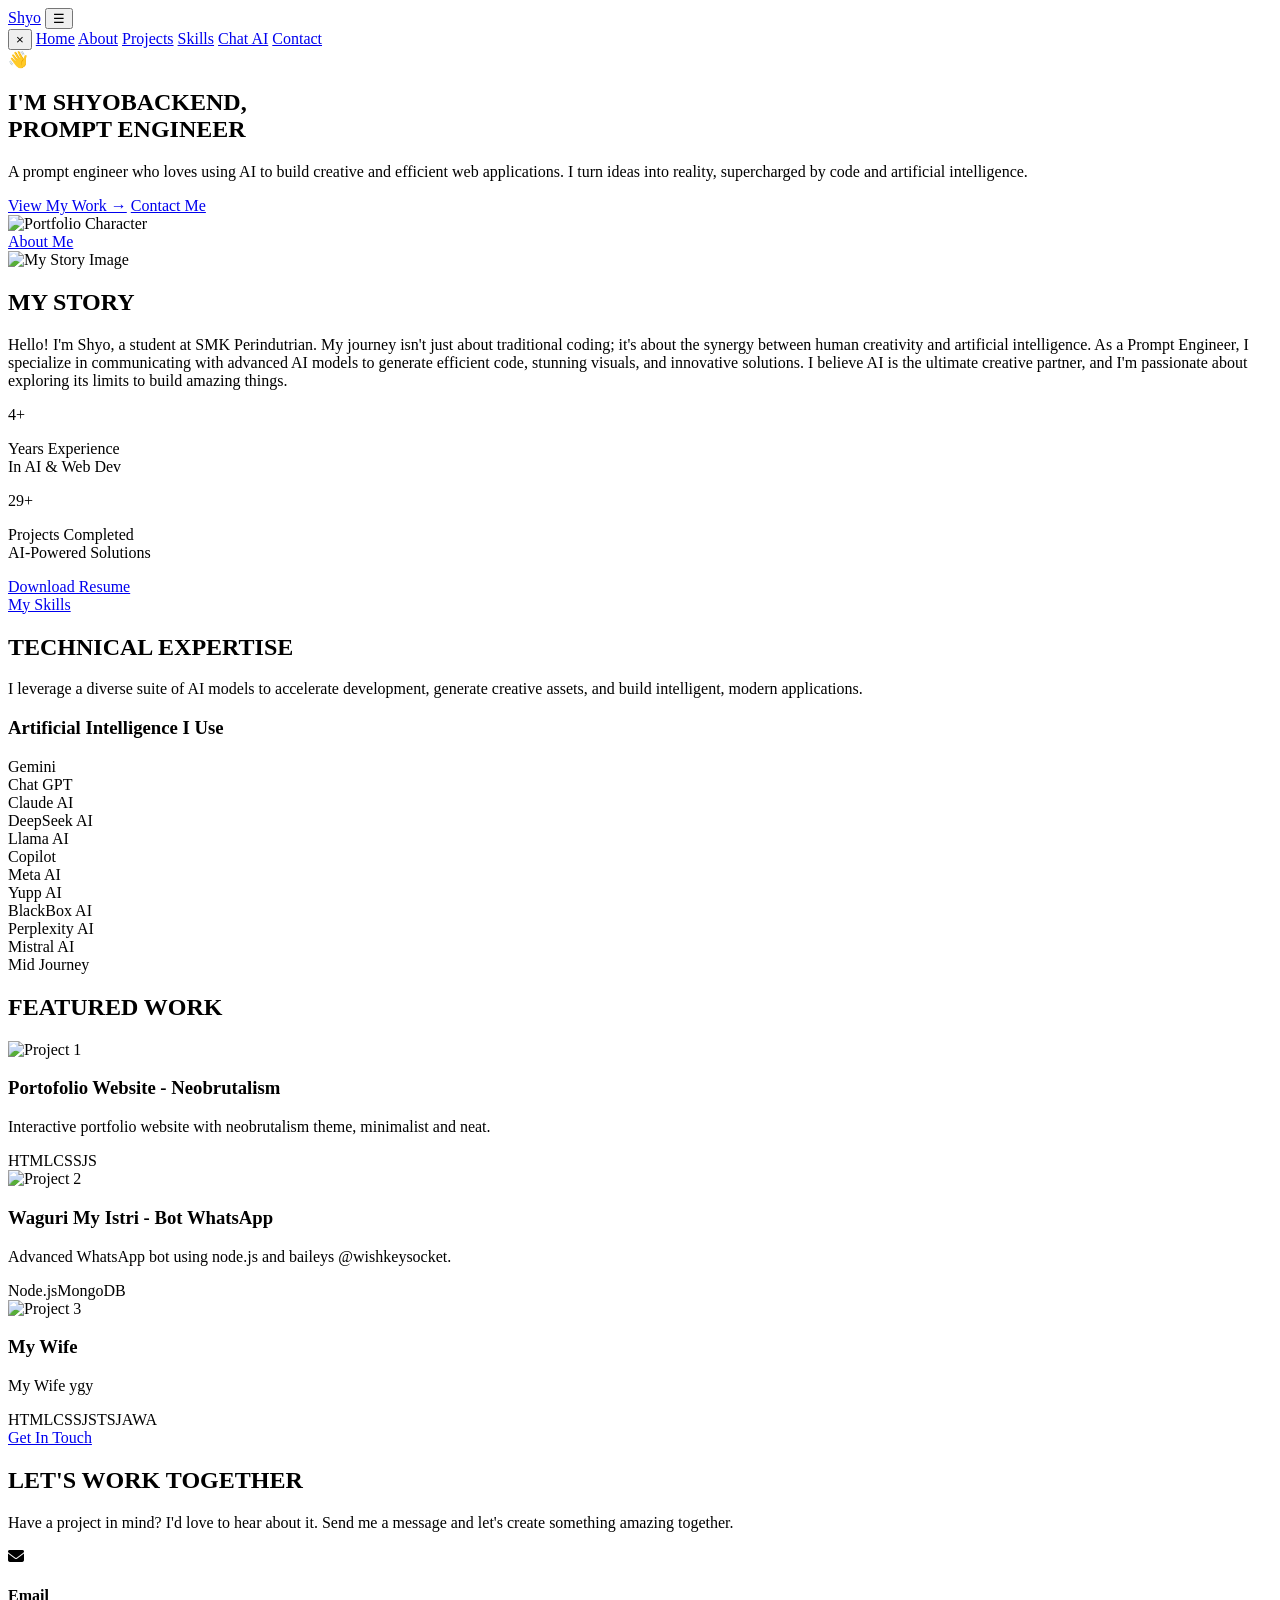
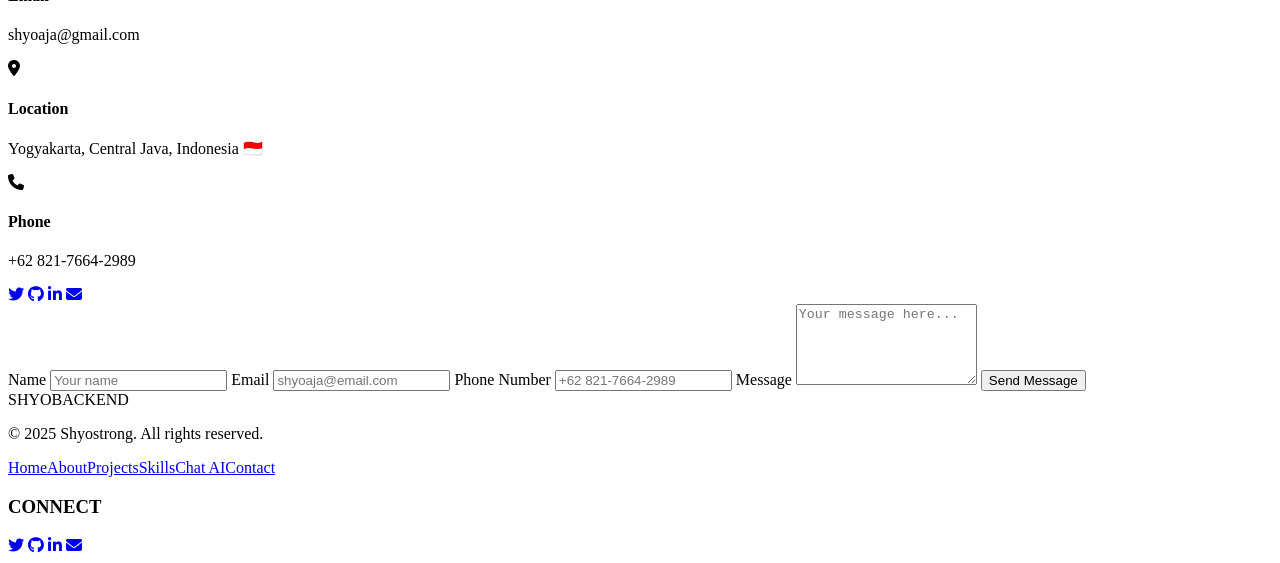
==== index.html @ 0bf5047a "index.html" ====
<!DOCTYPE html>
<html lang="en">
<head>
    <meta charset="UTF-8">
    <meta name="viewport" content="width=device-width, initial-scale=1.0">
    <title>LippWangsaff - Prompt Engineer</title>
    <link rel="stylesheet" href="https://cdnjs.cloudflare.com/ajax/libs/font-awesome/6.5.1/css/all.min.css">
    <link rel="stylesheet" href="neo.css">
</head>
<body>

    <div id="realtime-clock" class="realtime-clock card"></div>

    <header class="header">
        <a href="chat.html" class="logo">Shyo</a>
        <button id="menu-btn" class="menu-btn">☰</button>
    </header>

    <nav id="nav-menu" class="nav-menu">
        <button id="close-btn" class="close-btn">×</button>
        <a href="#home">Home</a>
        <a href="#about">About</a>
        <a href="#projects">Projects</a>
        <a href="#skills">Skills</a>
        <a href="chat.html">Chat AI</a>
        <a href="#contact">Contact</a>
    </nav>

    <main>
        <section id="home" class="hero-section">
            <div class="hello-bar card">👋 <span id="dynamic-greeting"></span></div>
            <h1>I'M <span class="highlight">SHYOBACKEND,</span><br>PROMPT ENGINEER</h1>
            <p>A prompt engineer who loves using AI to build creative and efficient web applications. I turn ideas into reality, supercharged by code and artificial intelligence.</p>
            <div class="hero-buttons">
                <a href="#projects" class="btn btn-primary card">View My Work →</a>
                <a href="#contact" class="btn btn-secondary card">Contact Me</a>
            </div>
            <div class="hero-image-wrapper">
                <img src="https://files.catbox.moe/teit4u.jpg" alt="Portfolio Character" class="hero-image card">
            </div>
        </section>

        <section id="about" class="about-section">
            <a href="#about" class="btn-like-title card section-heading">About Me</a>
            <div class="about-content-card">
                <div class="about-image-container">
                    <img src="https://files.catbox.moe/gqmb50.jpg" alt="My Story Image" class="about-image card">
                    <div class="deco-circle"></div>
                </div>
                <h2>MY STORY</h2>
                <p>Hello! I'm Shyo, a student at SMK Perindutrian. My journey isn't just about traditional coding; it's about the synergy between human creativity and artificial intelligence. As a Prompt Engineer, I specialize in communicating with advanced AI models to generate efficient code, stunning visuals, and innovative solutions. I believe AI is the ultimate creative partner, and I'm passionate about exploring its limits to build amazing things.</p>
                <div class="stats-container">
                    <div class="stat-item"><div class="stat-icon">4+</div><p>Years Experience<br><span>In AI & Web Dev</span></p></div>
                    <div class="stat-item"><div class="stat-icon">29+</div><p>Projects Completed<br><span>AI-Powered Solutions</span></p></div>
                </div>
                <a href="#" class="btn btn-dark card">Download Resume</a>
            </div>
        </section>

        <section id="skills" class="skills-section">
            <div class="skills-content-card">
                <a href="#skills" class="btn-like-title card">My Skills</a>
                <h2>TECHNICAL EXPERTISE</h2>
                <p>I leverage a diverse suite of AI models to accelerate development, generate creative assets, and build intelligent, modern applications.</p>
                <h3>Artificial Intelligence I Use</h3>
                <div class="ai-grid">
                    <div class="ai-item card ai-item-premium">Gemini</div>
                    <div class="ai-item card ai-item-premium">Chat GPT</div>
                    <div class="ai-item card">Claude AI</div>
                    <div class="ai-item card">DeepSeek AI</div>
                    <div class="ai-item card">Llama AI</div>
                    <div class="ai-item card">Copilot</div>
                    <div class="ai-item card">Meta AI</div>
                    <div class="ai-item card">Yupp AI</div>
                    <div class="ai-item card">BlackBox AI</div>
                    <div class="ai-item card">Perplexity AI</div>
                    <div class="ai-item card">Mistral AI</div>
                    <div class="ai-item card">Mid Journey</div>
                </div>
            </div>
        </section>

        <section id="projects" class="projects-section">
            <h2 class="section-heading">FEATURED WORK</h2>
            <div class="project-grid">
                 <div class="project-card card"><img src="https://files.catbox.moe/fjukuw.jpg" alt="Project 1"><div class="project-content"><h3>Portofolio Website - Neobrutalism</h3><p>Interactive portfolio website with neobrutalism theme, minimalist and neat.</p><div class="project-tags project-1"><span>HTML</span><span>CSS</span><span>JS</span></div></div></div>
                 <div class="project-card card"><img src="https://files.catbox.moe/hjad1x.jpg" alt="Project 2"><div class="project-content"><h3>Waguri My Istri - Bot WhatsApp</h3><p>Advanced WhatsApp bot using node.js and baileys @wishkeysocket.</p><div class="project-tags project-2"><span>Node.js</span><span>MongoDB</span></div></div></div>
                 <div class="project-card card"><img src="https://files.catbox.moe/o5izlv.jpg" alt="Project 3"><div class="project-content"><h3>My Wife</h3><p>My Wife ygy</p><div class="project-tags project-3"><span>HTML</span><span>CSS</span><span>JS</span><span>TS</span><span>JAWA</span></div></div></div>
            </div>
        </section>

        <section id="contact" class="contact-section">
            <a href="#contact" class="btn-like-title card section-heading">Get In Touch</a>
            <h2>LET'S WORK TOGETHER</h2>
            <p>Have a project in mind? I'd love to hear about it. Send me a message and let's create something amazing together.</p>
            <div class="contact-info-list">
                <div class="contact-info-item"><div class="contact-icon icon-email"><i class="fa-solid fa-envelope"></i></div><div><h4>Email</h4><p>shyoaja@gmail.com</p></div></div>
                <div class="contact-info-item"><div class="contact-icon icon-location"><i class="fa-solid fa-location-dot"></i></div><div><h4>Location</h4><p>Yogyakarta, Central Java, Indonesia 🇮🇩</p></div></div>
                <div class="contact-info-item"><div class="contact-icon icon-phone"><i class="fa-solid fa-phone"></i></div><div><h4>Phone</h4><p>+62 821-7664-2989</p></div></div>
            </div>
            <div class="contact-social-links">
                 <a href="#" class="social-icon-contact"><i class="fa-brands fa-twitter"></i></a>
                 <a href="https://github.com/alip-jmbd" class="social-icon-contact"><i class="fa-brands fa-github"></i></a>
                 <a href="#" class="social-icon-contact"><i class="fa-brands fa-linkedin-in"></i></a>
                 <a href="#" class="social-icon-contact"><i class="fa-solid fa-envelope"></i></a>
            </div>
            <div class="form-container card">
                <form id="contact-form" action="https://formspree.io/f/mvgqobrl" method="POST">
                    <label for="name">Name</label>
                    <input type="text" id="name" name="name" placeholder="Your name" required>
                    
                    <label for="email">Email</label>
                    <input type="email" id="email" name="email" placeholder="shyoaja@email.com" required>

                    <label for="phone">Phone Number</label>
                    <input type="tel" id="phone" name="phone" placeholder="+62 821-7664-2989">
                    
                    <label for="message">Message</label>
                    <textarea id="message" name="message" rows="5" placeholder="Your message here..." required></textarea>
                    
                    <button type="submit" class="btn btn-primary card">Send Message</button>
                    <div id="form-status"></div>
                </form>
            </div>
        </section>
    </main>

    <footer class="footer">
        <div class="footer-logo card">SHYOBACKEND</div>
        <p class="copyright">© 2025 Shyostrong. All rights reserved.</p>
        <div class="footer-nav">
            <a href="#home">Home</a><a href="#about">About</a><a href="#projects">Projects</a><a href="#skills">Skills</a><a href="chat.html">Chat AI</a><a href="#contact">Contact</a>
        </div>
        <h3>CONNECT</h3>
        <div class="social-links-footer">
            <a href="#" class="social-icon-footer"><i class="fa-brands fa-twitter"></i></a>
            <a href="https://github.com/Shyoaja" class="social-icon-footer"><i class="fa-brands fa-github"></i></a>
            <a href="#" class="social-icon-footer"><i class="fa-brands fa-linkedin-in"></i></a>
            <a href="#" class="social-icon-footer"><i class="fa-solid fa-envelope"></i></a>
        </div>
    </footer>

    <script src="neo.js"></script>
</body>
</html>
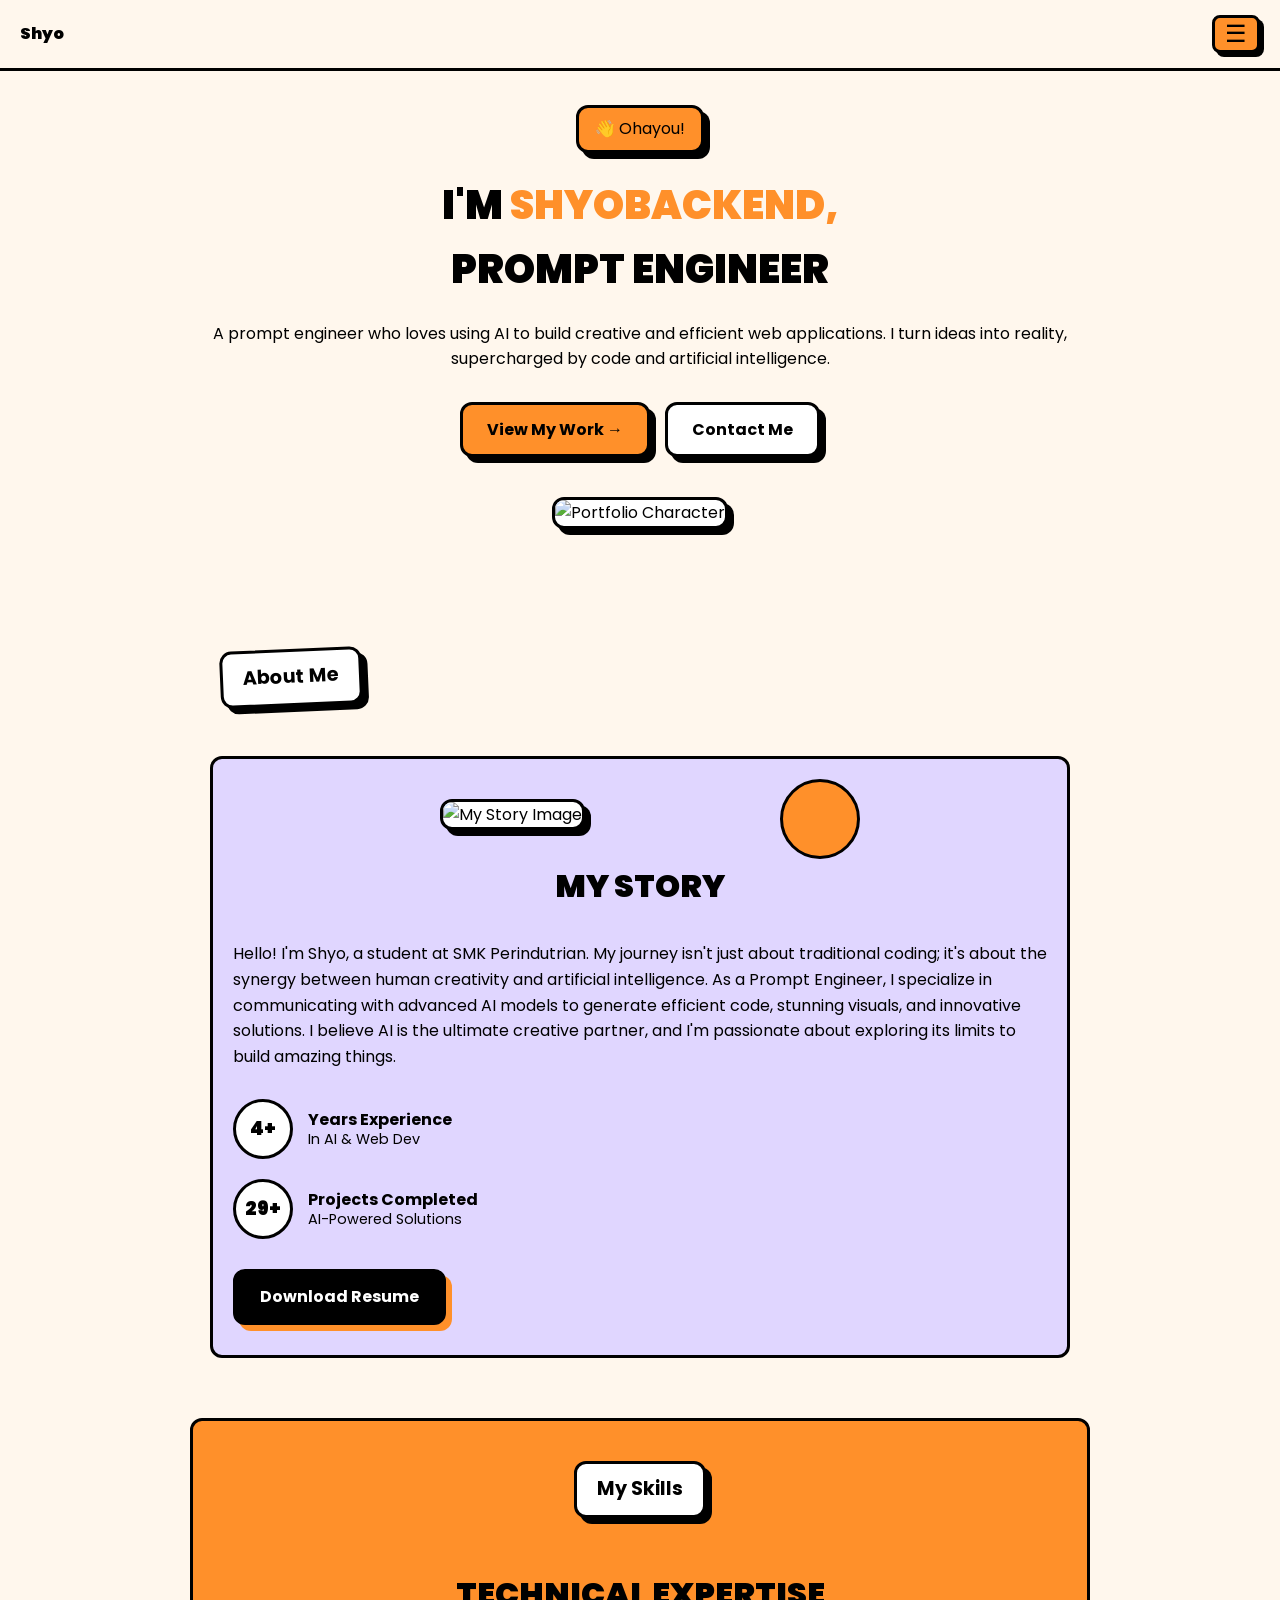
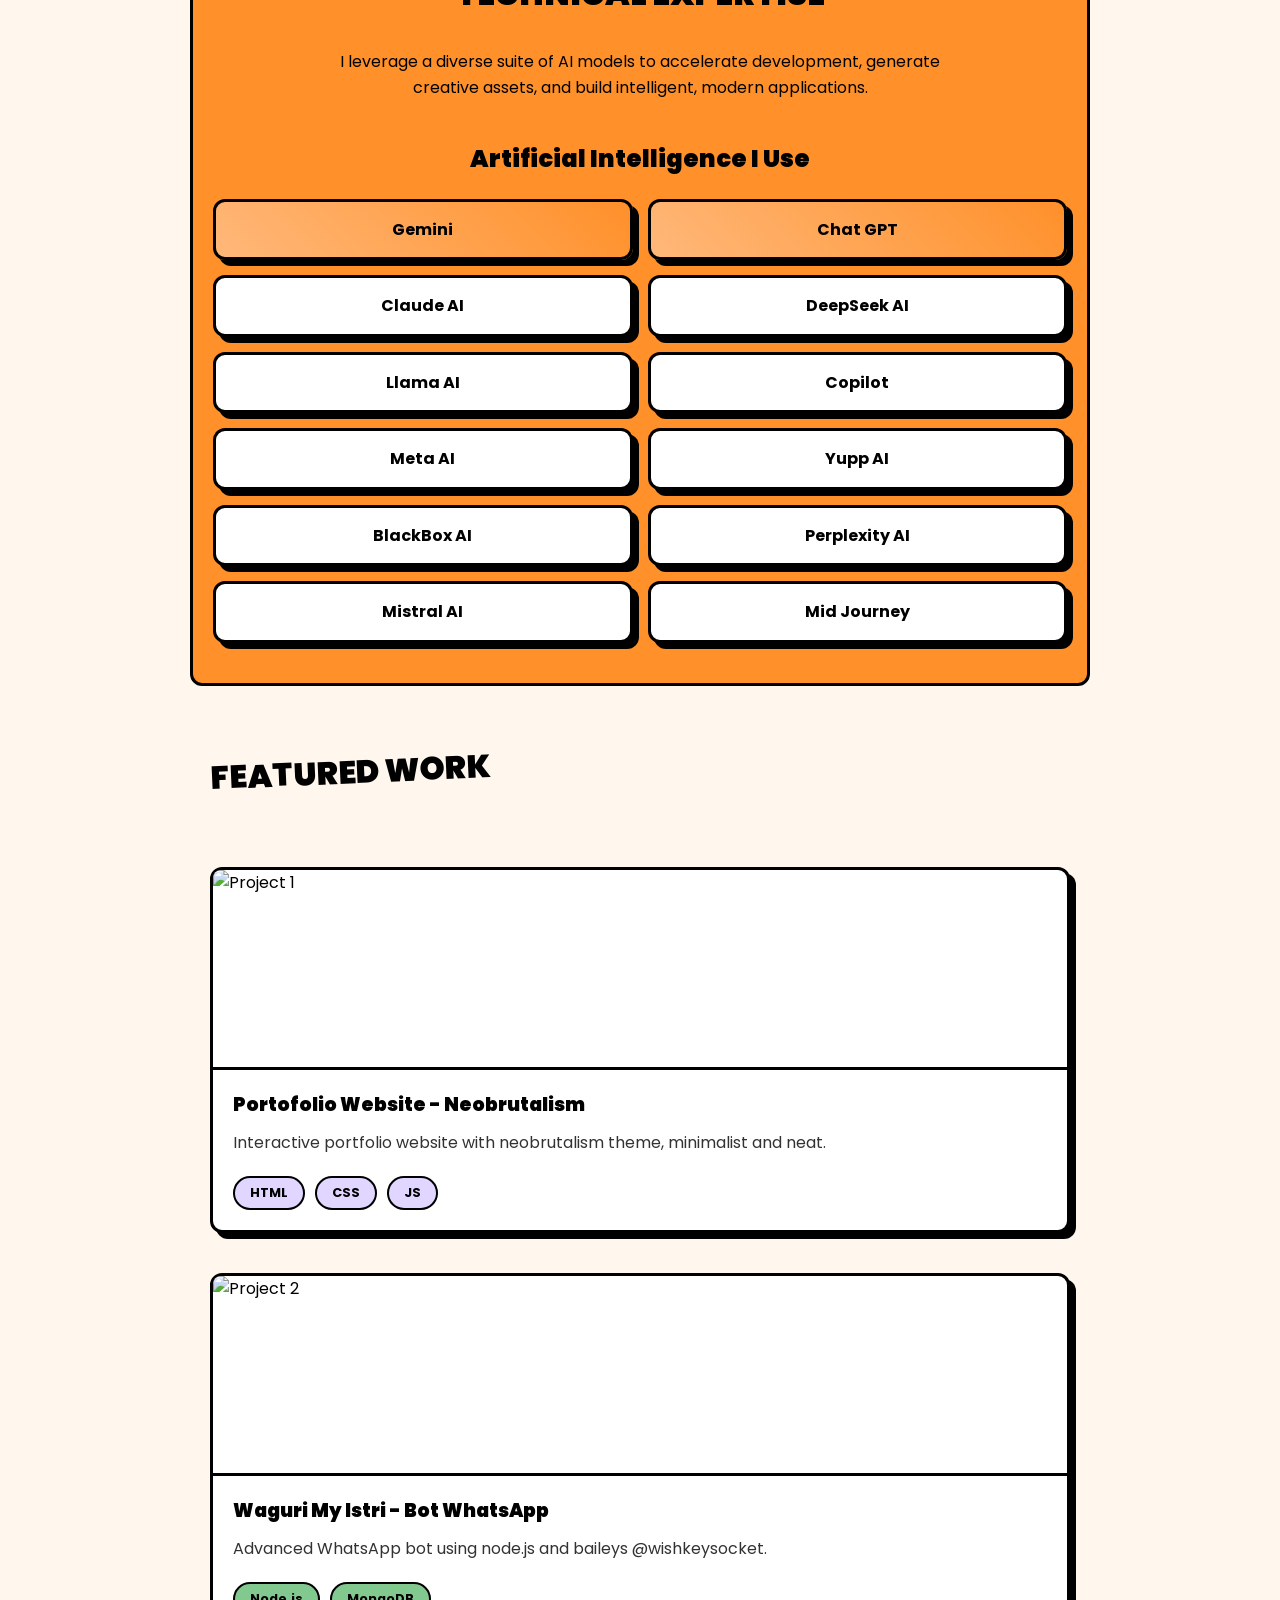
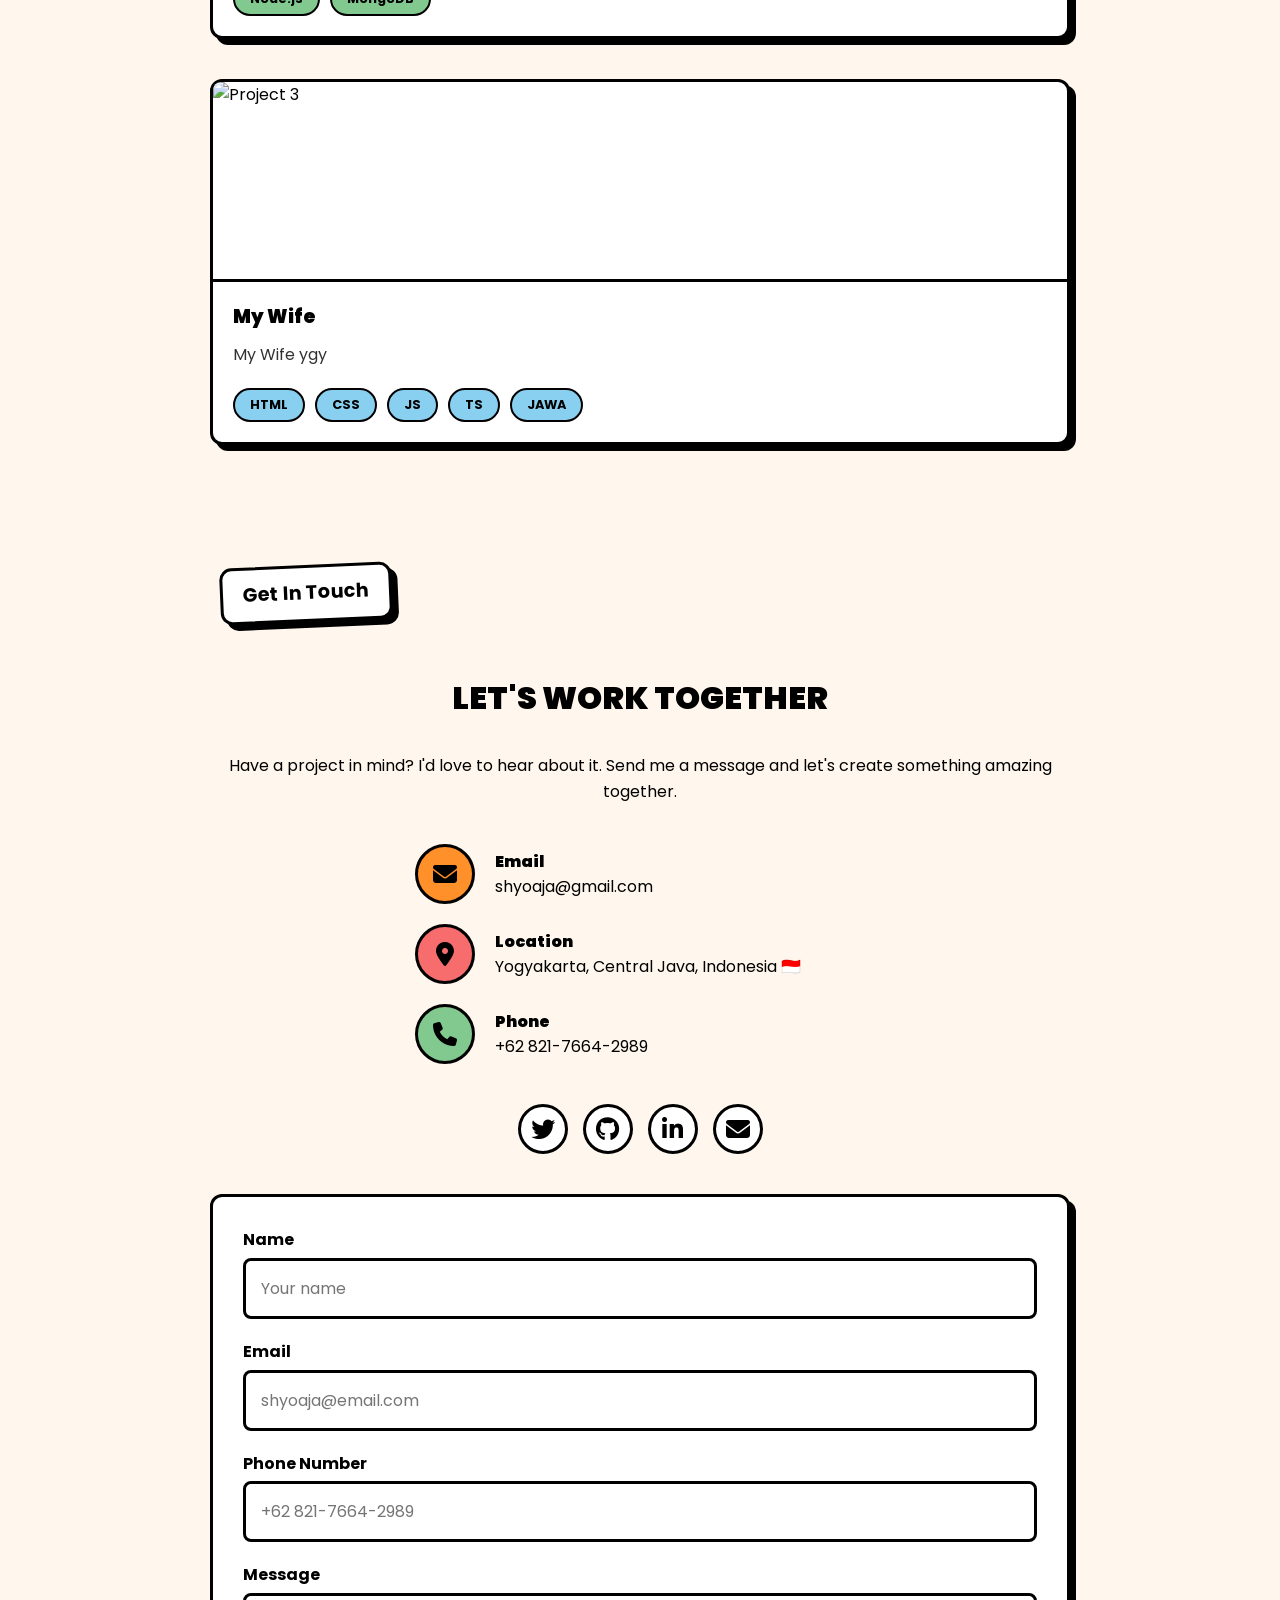
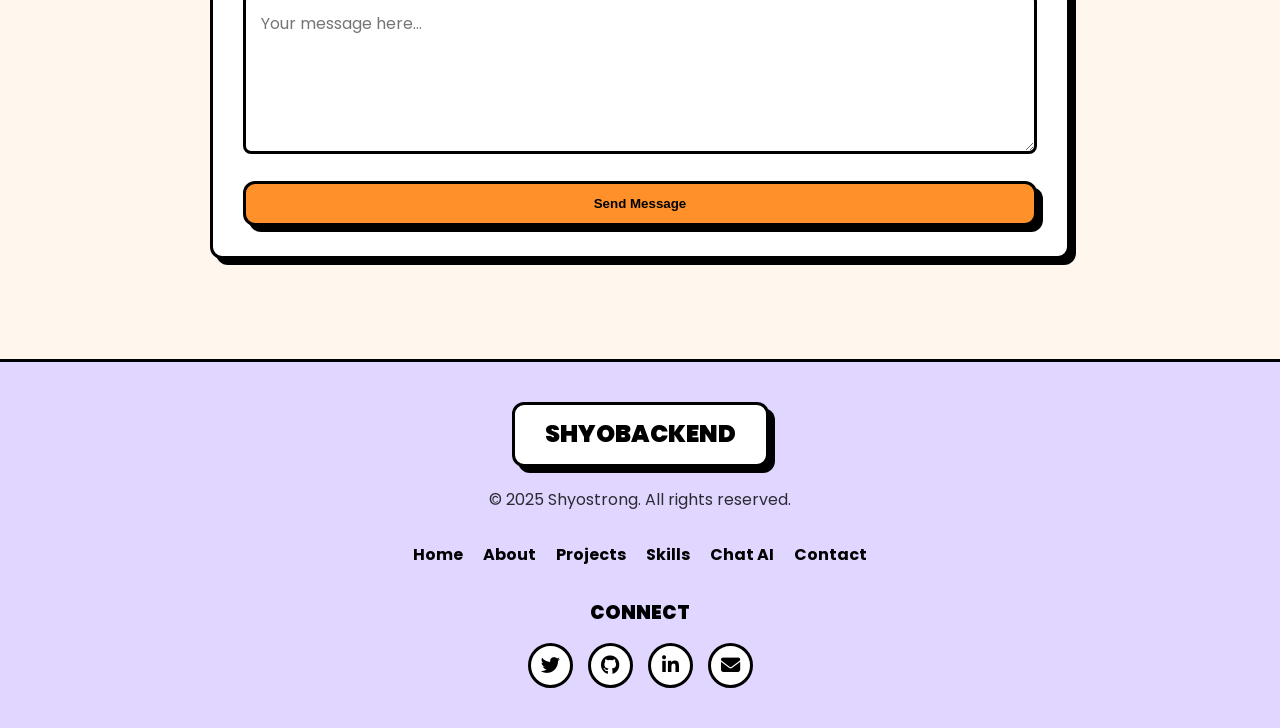
==== commit c1e12a37: "Update index.html" ====
--- a/index.html
+++ b/index.html
@@ -3,7 +3,7 @@
 <head>
     <meta charset="UTF-8">
     <meta name="viewport" content="width=device-width, initial-scale=1.0">
-    <title>LippWangsaff - Prompt Engineer</title>
+    <title>Shyo - Prompt Engineer</title>
     <link rel="stylesheet" href="https://cdnjs.cloudflare.com/ajax/libs/font-awesome/6.5.1/css/all.min.css">
     <link rel="stylesheet" href="neo.css">
 </head>
@@ -142,4 +142,4 @@
 
     <script src="neo.js"></script>
 </body>
-</html>+</html>
--- a/neo.css
+++ b/neo.css
@@ -0,0 +1,1042 @@
+@import url('https://fonts.googleapis.com/css2?family=Poppins:wght@400;700;900&display=swap');
+
+:root {
+    --bg-color: #FFF7ED;
+    --primary-color: #FF902A;
+    --secondary-color: #FFFFFF;
+    --accent-color: #E0D6FF;
+    --text-color: #000000;
+    --red-color: #F76D6D;
+    --green-color: #82C98F;
+    --blue-color: #89CFF0;
+    --gold-gradient: linear-gradient(45deg, #FFB87A, #FF902A);
+}
+
+* {
+    margin: 0;
+    padding: 0;
+    box-sizing: border-box;
+}
+
+html {
+    scroll-behavior: smooth;
+}
+
+body {
+    font-family: 'Poppins', sans-serif;
+    background-color: var(--bg-color);
+    color: var(--text-color);
+    line-height: 1.6;
+}
+
+section {
+    padding: 60px 20px;
+    max-width: 900px;
+    margin: 0 auto;
+}
+
+h1, h2, h3, h4 {
+    font-weight: 900;
+}
+
+h1 {
+    font-size: 2.5rem;
+    text-align: center;
+    margin-bottom: 20px;
+}
+
+h2 {
+    font-size: 2rem;
+    text-align: center;
+    margin-bottom: 30px;
+}
+
+.card {
+    border: 3px solid var(--text-color);
+    box-shadow: 6px 6px 0px var(--text-color);
+    border-radius: 12px;
+    background-color: var(--secondary-color);
+    transition: all 0.2s ease-in-out;
+}
+
+.header {
+    display: flex;
+    justify-content: space-between;
+    align-items: center;
+    padding: 15px 20px;
+    border-bottom: 3px solid var(--text-color);
+    background-color: var(--bg-color);
+    position: fixed;
+    top: 0;
+    left: 0;
+    right: 0;
+    z-index: 100;
+}
+
+.logo {
+    font-weight: 900;
+    text-decoration: none;
+    color: var(--text-color);
+}
+
+.menu-btn {
+    background-color: var(--primary-color);
+    border: 3px solid var(--text-color);
+    border-radius: 8px;
+    font-size: 1.5rem;
+    cursor: pointer;
+    padding: 2px 10px;
+    box-shadow: 4px 4px 0px var(--text-color);
+}
+
+.menu-btn:active {
+    transform: translate(4px, 4px);
+    box-shadow: none;
+}
+
+.nav-menu {
+    position: fixed;
+    top: 0;
+    right: 0;
+    width: 250px;
+    height: 100%;
+    background-color: var(--bg-color);
+    border-left: 3px solid var(--text-color);
+    display: flex;
+    flex-direction: column;
+    padding: 60px 20px;
+    transform: translateX(100%);
+    transition: transform 0.3s ease-in-out;
+    z-index: 101;
+}
+
+.nav-menu.is-open {
+    transform: translateX(0);
+}
+
+.nav-menu a {
+    color: var(--text-color);
+    text-decoration: none;
+    font-size: 1.2rem;
+    padding: 15px;
+    border: 3px solid var(--text-color);
+    margin-bottom: 10px;
+    border-radius: 8px;
+    text-align: center;
+    background-color: var(--secondary-color);
+    box-shadow: 4px 4px 0px var(--text-color);
+}
+
+.nav-menu a:hover {
+    background-color: var(--primary-color);
+}
+
+.close-btn {
+    position: absolute;
+    top: 15px;
+    right: 20px;
+    font-size: 2rem;
+    background: none;
+    border: none;
+    cursor: pointer;
+}
+
+body:not(.chat-page-body) main {
+    padding-top: 65px;
+}
+
+.hero-section {
+    text-align: center;
+    padding-top: 40px;
+}
+
+.hello-bar {
+    display: inline-block;
+    padding: 8px 16px;
+    background-color: var(--primary-color);
+    margin-bottom: 20px;
+}
+
+h1 .highlight {
+    color: var(--primary-color);
+}
+
+.hero-buttons {
+    margin: 30px 0;
+    display: flex;
+    justify-content: center;
+    gap: 15px;
+}
+
+.btn {
+    padding: 12px 24px;
+    text-decoration: none;
+    font-weight: 700;
+}
+
+.btn:active {
+    transform: translate(6px, 6px);
+    box-shadow: none !important;
+}
+
+.btn-primary {
+    background-color: var(--primary-color);
+    color: var(--text-color);
+}
+
+.btn-secondary {
+    background-color: var(--secondary-color);
+    color: var(--text-color);
+}
+
+.btn-dark {
+    background-color: var(--text-color);
+    color: var(--secondary-color);
+    box-shadow: 6px 6px 0px var(--primary-color) !important;
+    text-align: center;
+    display: inline-block;
+}
+
+.hero-image-wrapper {
+    max-width: 350px;
+    width: 100%;
+    margin: 40px auto 0;
+}
+
+.hero-image {
+    width: 100%;
+    object-fit: cover;
+    transition: 1s;
+}
+
+.hero-image:hover {
+  transform: rotate(360deg);
+  border-radius: 50%;
+}
+
+.btn-like-title {
+    display: inline-block;
+    padding: 10px 20px;
+    font-size: 1.2rem;
+    font-weight: 700;
+    margin: 0 auto 30px;
+    text-decoration: none;
+    color: var(--text-color);
+}
+
+.section-heading {
+    display: inline-block;
+    transform: rotate(-2.5deg);
+    margin: 0 0 50px 10px;
+    text-align: left;
+}
+
+.projects-section > h2.section-heading,
+.contact-section > h2.section-heading {
+    margin-left: 0;
+}
+
+.about-section,
+.projects-section,
+.contact-section {
+    text-align: left;
+}
+
+.about-section > .btn-like-title,
+.contact-section > .btn-like-title {
+    margin-left: 10px;
+}
+
+.about-content-card {
+    background-color: var(--accent-color);
+    padding: 40px 20px 30px;
+    text-align: left;
+    border-radius: 12px;
+    border: 3px solid var(--text-color);
+}
+
+.about-content-card h2 {
+    text-align: center;
+}
+
+.about-image-container {
+    position: relative;
+    max-width: 400px;
+    margin: 0 auto 30px;
+}
+
+.about-image {
+    width: 100%;
+}
+
+.deco-circle {
+    width: 80px;
+    height: 80px;
+    background-color: var(--primary-color);
+    border-radius: 50%;
+    border: 3px solid var(--text-color);
+    position: absolute;
+    top: -20px;
+    right: -20px;
+    z-index: 1;
+}
+
+.stats-container {
+    display: flex;
+    flex-direction: column;
+    gap: 20px;
+    margin: 30px 0;
+}
+
+.stat-item {
+    display: flex;
+    align-items: center;
+    gap: 15px;
+}
+
+.stat-icon {
+    width: 60px;
+    height: 60px;
+    border: 3px solid var(--text-color);
+    border-radius: 50%;
+    display: flex;
+    justify-content: center;
+    align-items: center;
+    font-weight: 900;
+    font-size: 1.2rem;
+    flex-shrink: 0;
+    background-color: var(--secondary-color);
+}
+
+.stat-item p {
+    font-weight: 700;
+    line-height: 1.2;
+}
+
+.stat-item span {
+    font-weight: 400;
+    font-size: 0.9rem;
+}
+
+.skills-section {
+    background-color: var(--primary-color);
+    padding: 40px 20px;
+    border-radius: 12px;
+    border: 3px solid var(--text-color);
+}
+
+.skills-content-card {
+    text-align: center;
+}
+
+.skills-content-card .btn-like-title {
+    background-color: var(--secondary-color);
+}
+
+.skills-content-card h2 {
+    margin-top: 20px;
+    color: var(--text-color);
+}
+
+.skills-content-card p {
+    max-width: 600px;
+    margin: 0 auto;
+}
+
+.skills-content-card h3 {
+    margin: 40px 0 20px;
+    font-size: 1.5rem;
+}
+
+.ai-grid {
+    display: grid;
+    grid-template-columns: repeat(2, 1fr);
+    gap: 15px;
+}
+
+.ai-item {
+    padding: 15px;
+    text-align: center;
+    font-weight: 700;
+    cursor: pointer;
+}
+
+.ai-item:hover {
+    transform: translateY(-4px);
+    box-shadow: 6px 10px 0px var(--text-color);
+}
+
+.ai-item-premium {
+    background: var(--gold-gradient);
+    color: var(--text-color);
+}
+
+.ai-item-premium:hover {
+    transform: translateY(-6px) scale(1.05);
+    box-shadow: 8px 12px 0px var(--text-color);
+}
+
+.project-grid {
+    display: grid;
+    grid-template-columns: 1fr;
+    gap: 40px;
+    margin-top: 20px;
+}
+
+.project-card {
+    display: flex;
+    flex-direction: column;
+    text-decoration: none;
+    color: var(--text-color);
+}
+
+.project-card:hover {
+    transform: translateY(-8px);
+    box-shadow: 8px 14px 0px var(--text-color);
+}
+
+.project-card img {
+    width: 100%;
+    height: 200px;
+    object-fit: cover;
+    border-radius: 8px 8px 0 0;
+    border-bottom: 3px solid var(--text-color);
+}
+
+.project-content {
+    padding: 20px;
+    text-align: left;
+    flex-grow: 1;
+    display: flex;
+    flex-direction: column;
+}
+
+.project-content h3 {
+    margin-bottom: 10px;
+}
+
+.project-content p {
+    flex-grow: 1;
+    margin-bottom: 20px;
+    opacity: 0.8;
+}
+
+.project-tags {
+    display: flex;
+    gap: 10px;
+    flex-wrap: wrap;
+}
+
+.project-tags span {
+    border: 2px solid var(--text-color);
+    padding: 5px 15px;
+    border-radius: 20px;
+    font-size: 0.8rem;
+    font-weight: 700;
+}
+
+.project-1 span {
+    background-color: var(--accent-color);
+}
+
+.project-2 span {
+    background-color: var(--green-color);
+}
+
+.project-3 span {
+    background-color: var(--blue-color);
+}
+
+.contact-section h2, .contact-section p {
+    text-align: center;
+}
+
+.contact-info-list {
+    margin-top: 40px;
+    text-align: left;
+    max-width: 450px;
+    margin-left: auto;
+    margin-right: auto;
+}
+
+.contact-info-item {
+    display: flex;
+    align-items: center;
+    gap: 20px;
+    margin-bottom: 20px;
+}
+
+.contact-icon {
+    width: 60px;
+    height: 60px;
+    border: 3px solid var(--text-color);
+    border-radius: 50%;
+    display: flex;
+    align-items: center;
+    justify-content: center;
+    font-size: 1.5rem;
+    flex-shrink: 0;
+}
+
+.icon-email {
+    background-color: var(--primary-color);
+}
+
+.icon-location {
+    background-color: var(--red-color);
+}
+
+.icon-phone {
+    background-color: var(--green-color);
+}
+
+.contact-social-links {
+    display: flex;
+    justify-content: center;
+    gap: 15px;
+    margin: 40px 0;
+}
+
+.social-icon-contact {
+    width: 50px;
+    height: 50px;
+    border: 3px solid var(--text-color);
+    border-radius: 50%;
+    display: flex;
+    align-items: center;
+    justify-content: center;
+    font-size: 1.5rem;
+    color: var(--text-color);
+    background-color: var(--secondary-color);
+    text-decoration: none;
+}
+
+.social-icon-contact:hover {
+    background-color: var(--primary-color);
+}
+
+.form-container {
+    padding: 30px;
+    position: relative;
+}
+
+.form-container label {
+    display: block;
+    margin-bottom: 5px;
+    font-weight: 700;
+    text-align: left;
+}
+
+.form-container input,
+.form-container textarea {
+    width: 100%;
+    padding: 15px;
+    border: 3px solid var(--text-color);
+    border-radius: 8px;
+    margin-bottom: 20px;
+    font-family: 'Poppins', sans-serif;
+    font-size: 1rem;
+}
+
+.form-container button {
+    width: 100%;
+    cursor: pointer;
+}
+
+#form-status {
+    margin-top: 20px;
+    padding: 15px;
+    border-radius: 8px;
+    font-weight: 700;
+    text-align: center;
+    display: none;
+}
+
+#form-status.form-status-success {
+    display: block;
+    background-color: var(--green-color);
+    color: var(--text-color);
+    border: 3px solid var(--text-color);
+}
+
+#form-status.form-status-error {
+    display: block;
+    background-color: var(--red-color);
+    color: var(--secondary-color);
+    border: 3px solid var(--text-color);
+}
+
+.footer {
+    text-align: center;
+    padding: 40px 20px;
+    background-color: var(--accent-color);
+    border-top: 3px solid var(--text-color);
+    margin-top: 40px;
+}
+
+.footer-logo {
+    display: inline-block;
+    padding: 10px 30px;
+    font-weight: 900;
+    font-size: 1.5rem;
+    margin-bottom: 20px;
+}
+
+.copyright {
+    margin-bottom: 30px;
+    opacity: 0.8;
+}
+
+.footer-nav {
+    margin-bottom: 30px;
+    display: flex;
+    justify-content: center;
+    flex-wrap: wrap;
+    gap: 20px;
+}
+
+.footer-nav a {
+    font-weight: 700;
+    text-decoration: none;
+    color: var(--text-color);
+}
+
+.footer-nav a:hover {
+    color: var(--primary-color);
+}
+
+.footer h3 {
+    font-weight: 900;
+    margin-bottom: 15px;
+}
+
+.social-links-footer {
+    display: flex;
+    justify-content: center;
+    gap: 15px;
+}
+
+.social-icon-footer {
+    border: 3px solid var(--text-color);
+    width: 45px;
+    height: 45px;
+    border-radius: 50%;
+    display: flex;
+    align-items: center;
+    justify-content: center;
+    text-decoration: none;
+    color: var(--text-color);
+    font-size: 1.2rem;
+    background-color: var(--secondary-color);
+}
+
+.social-icon-footer:hover {
+    background-color: var(--primary-color);
+}
+
+.realtime-clock {
+    position: fixed;
+    top: 15px;
+    right: 80px;
+    z-index: 99;
+    padding: 5px 15px;
+    font-size: 0.8rem;
+    font-weight: 700;
+    text-align: right;
+    line-height: 1.3;
+}
+
+body.chat-page-body {
+    display: flex;
+    flex-direction: column;
+    height: 100vh;
+    overflow: hidden;
+    padding-top: 68px;
+}
+
+main.chat-main {
+    flex-grow: 1;
+    min-height: 0;
+    display: flex;
+}
+
+section.chat-section {
+    display: flex;
+    flex-direction: column;
+    height: 100%;
+    width: 100%;
+    max-width: none;
+    padding: 20px;
+}
+
+.chat-container {
+    display: flex;
+    flex-direction: column;
+    width: 100%;
+    height: 100%;
+    max-width: 1200px;
+    margin: 0 auto;
+    border: 3px solid var(--text-color);
+    border-radius: 24px;
+    background-color: var(--secondary-color);
+    padding: 20px;
+    box-shadow: 8px 8px 0px var(--text-color);
+}
+
+.chat-header {
+    display: flex;
+    justify-content: space-between;
+    align-items: center;
+    flex-shrink: 0;
+    padding-bottom: 10px;
+    gap: 20px;
+}
+
+.chat-title-container {
+    display: flex;
+    align-items: center;
+    gap: 15px;
+}
+
+.chat-header .chat-title {
+    font-size: 2rem;
+    margin-bottom: 0;
+    text-align: left;
+}
+
+.reset-chat-btn {
+    width: 40px;
+    height: 40px;
+    padding: 0;
+    display: flex;
+    align-items: center;
+    justify-content: center;
+    font-size: 1rem;
+    cursor: pointer;
+}
+
+.reset-chat-btn:active {
+    transform: translate(6px, 6px);
+    box-shadow: none;
+}
+
+.chat-header-info {
+    display: flex;
+    align-items: center;
+    gap: 15px;
+}
+
+.realtime-clock-chat {
+    font-size: 0.9rem;
+    font-weight: 700;
+    min-width: 75px;
+    text-align: center;
+}
+
+.chat-window {
+    flex-grow: 1;
+    padding: 15px;
+    overflow-y: auto;
+    display: flex;
+    flex-direction: column;
+    gap: 15px;
+    min-height: 0;
+    background-color: var(--bg-color);
+    border-radius: 12px;
+    border: 3px solid var(--text-color);
+}
+
+.chat-message {
+    max-width: 85%;
+    line-height: 1.5;
+    word-wrap: break-word;
+    display: flex;
+}
+
+.user-message {
+    align-self: flex-end;
+    justify-content: flex-end;
+}
+
+.ai-message, .error-message {
+    align-self: flex-start;
+}
+
+.message-content {
+    padding: 10px 15px;
+    border: 3px solid var(--text-color);
+}
+
+.user-message .message-content {
+    background-color: var(--primary-color);
+    color: var(--text-color);
+    border-radius: 20px 20px 4px 20px;
+}
+
+.ai-message .message-content {
+    background-color: var(--accent-color);
+    border-radius: 20px 20px 20px 4px;
+}
+
+.error-message .message-content {
+    background-color: var(--red-color);
+    color: var(--secondary-color);
+    border-radius: 12px;
+}
+
+.image-wrapper {
+    position: relative;
+    display: inline-block;
+    max-width: 100%;
+}
+
+.message-image {
+    max-width: 100%;
+    display: block;
+    border-radius: 12px;
+    border: 3px solid var(--text-color);
+}
+
+.download-btn {
+    position: absolute;
+    bottom: 12px;
+    right: 12px;
+    background-color: var(--primary-color);
+    color: var(--text-color);
+    width: 40px;
+    height: 40px;
+    border-radius: 8px;
+    border: 3px solid var(--text-color);
+    box-shadow: 3px 3px 0px var(--text-color);
+    display: flex;
+    align-items: center;
+    justify-content: center;
+    text-decoration: none;
+    font-size: 1rem;
+    transition: all 0.2s ease;
+}
+
+.download-btn:active {
+    transform: translate(3px, 3px);
+    box-shadow: none;
+}
+
+.code-block-container {
+    border: 3px solid var(--text-color);
+    border-radius: 12px;
+    overflow: hidden;
+    background-color: #282c34;
+    margin: 5px 0;
+}
+
+.code-block-header {
+    display: flex;
+    justify-content: space-between;
+    align-items: center;
+    padding: 8px 15px;
+    background-color: rgba(0, 0, 0, 0.2);
+    font-weight: 700;
+    color: #FFF;
+    font-size: 0.9rem;
+}
+
+.code-block-header span {
+    text-transform: capitalize;
+}
+
+.copy-code-btn {
+    background-color: var(--secondary-color);
+    color: var(--text-color);
+    border: 2px solid var(--text-color);
+    border-radius: 6px;
+    padding: 4px 10px;
+    cursor: pointer;
+    font-weight: 700;
+    font-family: 'Poppins', sans-serif;
+}
+
+.copy-code-btn:active {
+    background-color: var(--primary-color);
+}
+
+.code-block-container pre {
+    margin: 0;
+}
+
+.code-block-container pre code.hljs {
+    padding: 15px;
+    border-radius: 0;
+    font-size: 0.9rem;
+}
+
+.chat-input-area {
+    flex-shrink: 0;
+    padding-top: 20px;
+}
+
+.chat-form {
+    display: flex;
+    gap: 10px;
+}
+
+.chat-input {
+    flex-grow: 1;
+    padding: 12px;
+    font-size: 1rem;
+}
+
+.chat-input:focus {
+    outline: none;
+}
+
+.chat-send-btn {
+    background-color: var(--primary-color);
+    color: var(--text-color);
+    font-size: 1.2rem;
+    padding: 12px;
+    cursor: pointer;
+    width: 55px;
+    height: 55px;
+}
+
+.chat-send-btn:active {
+    transform: translate(6px, 6px);
+    box-shadow: none;
+}
+
+.model-selector {
+    position: relative;
+}
+
+.model-selector-btn {
+    background-color: var(--secondary-color);
+    display: flex;
+    align-items: center;
+    gap: 8px;
+    font-size: 0.9rem;
+    font-weight: 700;
+    padding: 8px 12px;
+    cursor: pointer;
+}
+
+.model-selector-btn:active {
+    transform: translate(6px, 6px);
+    box-shadow: none;
+}
+
+.model-list {
+    position: absolute;
+    top: 120%;
+    right: 0;
+    width: 200px;
+    background-color: var(--secondary-color);
+    list-style: none;
+    padding: 10px;
+    z-index: 10;
+    opacity: 0;
+    visibility: hidden;
+    transform: translateY(-10px);
+    transition: opacity 0.2s ease, transform 0.2s ease, visibility 0.2s;
+}
+
+.model-selector.is-open .model-list {
+    opacity: 1;
+    visibility: visible;
+    transform: translateY(0);
+}
+
+.model-item {
+    padding: 12px 20px;
+    font-weight: 700;
+    cursor: pointer;
+    border-radius: 8px;
+}
+
+.model-item:hover {
+    background-color: var(--accent-color);
+}
+
+.custom-modal-overlay {
+    position: fixed;
+    top: 0;
+    left: 0;
+    width: 100%;
+    height: 100%;
+    background-color: rgba(0, 0, 0, 0.6);
+    display: flex;
+    align-items: center;
+    justify-content: center;
+    z-index: 200;
+    opacity: 1;
+    transition: opacity 0.2s ease;
+    padding: 20px;
+}
+
+.custom-modal-overlay.is-hidden {
+    opacity: 0;
+    pointer-events: none;
+}
+
+.custom-modal {
+    padding: 30px;
+    max-width: 400px;
+    width: 100%;
+}
+
+.custom-modal h3 {
+    text-align: center;
+    margin-bottom: 15px;
+}
+
+.custom-modal p {
+    text-align: center;
+    opacity: 0.8;
+    margin-bottom: 30px;
+}
+
+.modal-buttons {
+    display: flex;
+    justify-content: center;
+    gap: 15px;
+}
+
+@keyframes dots {
+    0%, 20% { content: '.'; }
+    40% { content: '..'; }
+    60% { content: '...'; }
+}
+
+.loading-dots::after {
+    content: '.';
+    display: inline-block;
+    animation: dots 1.4s infinite;
+}
+
+@media (max-width: 599px) {
+    .realtime-clock {
+        display: none;
+    }
+    body.chat-page-body {
+        padding-top: 65px;
+    }
+    section.chat-section {
+        padding: 0;
+    }
+    .chat-container {
+        border-radius: 0;
+        border: none;
+        box-shadow: none;
+        padding: 15px;
+        background-color: var(--bg-color);
+    }
+    .chat-header .chat-title {
+        font-size: 1.8rem;
+    }
+    .model-selector-btn {
+        padding: 6px 10px;
+        font-size: 0.8rem;
+    }
+    .chat-input-area {
+        background-color: var(--bg-color);
+    }
+}
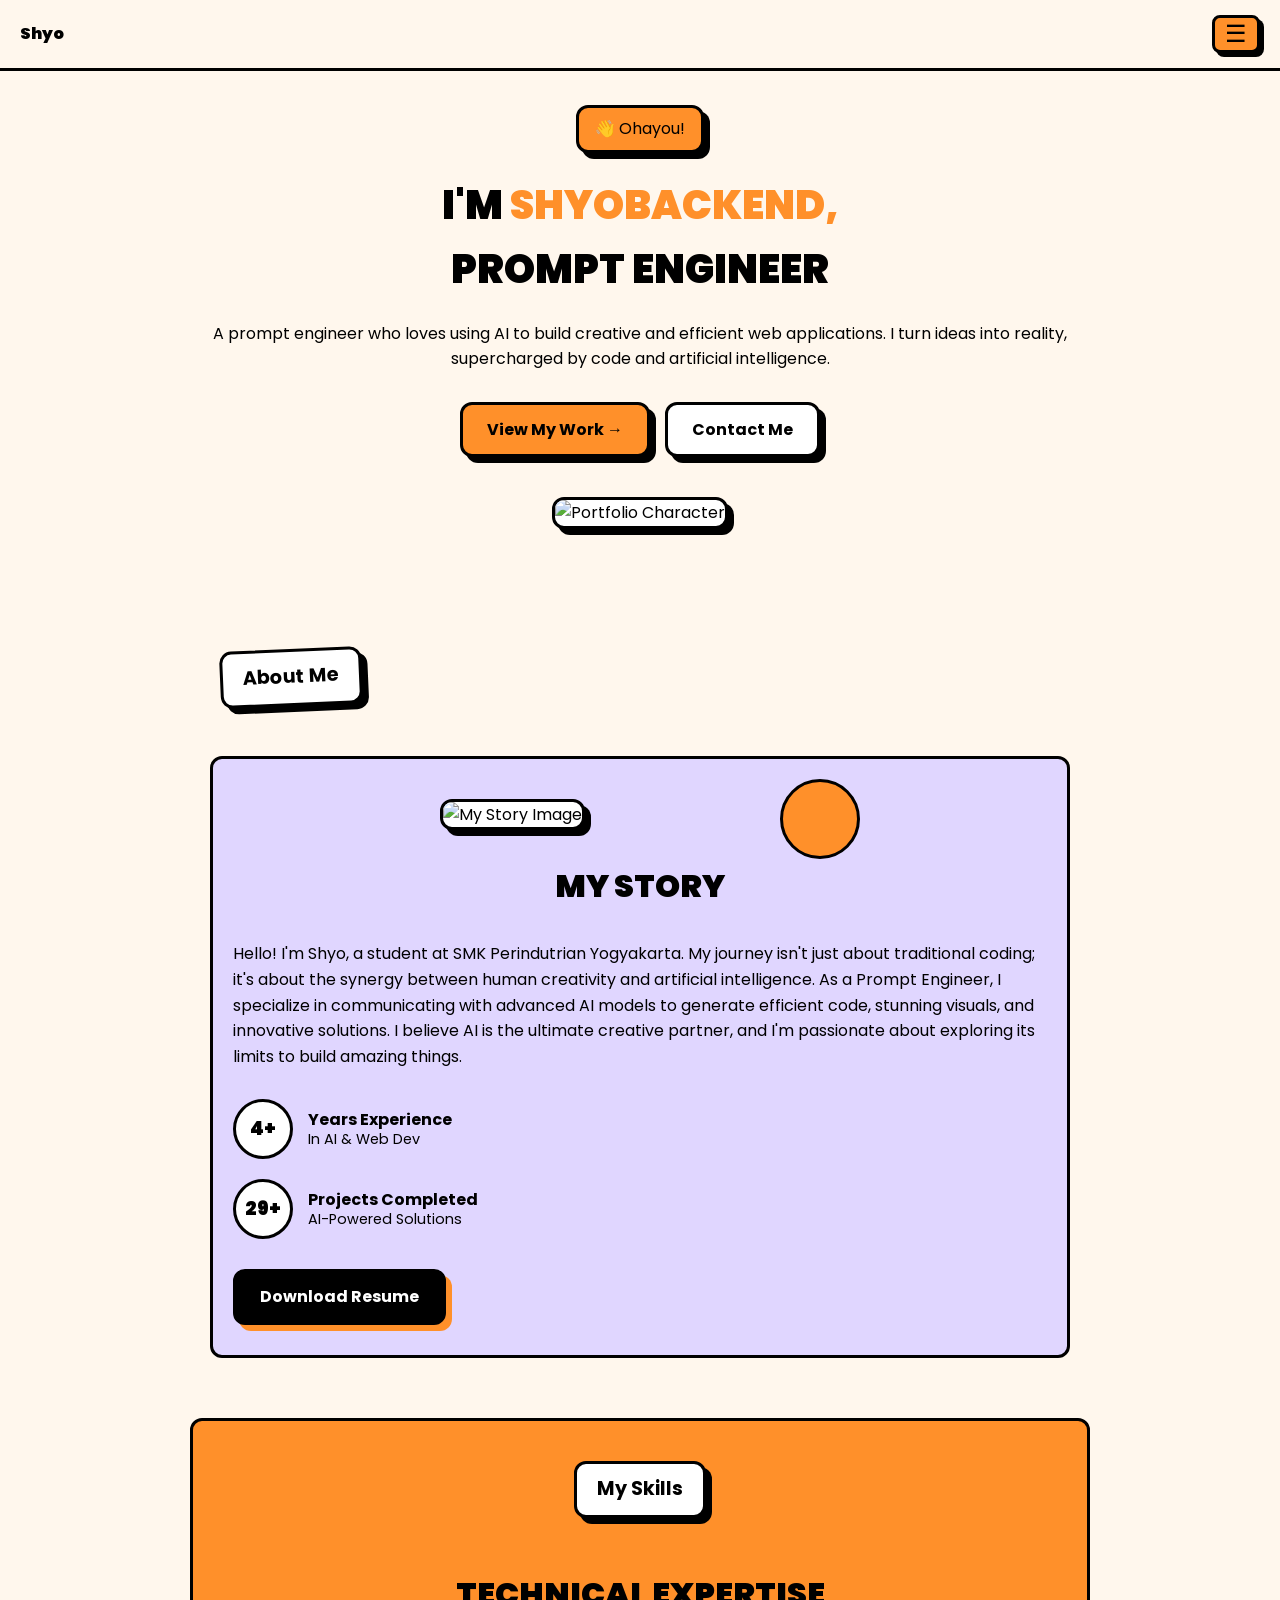
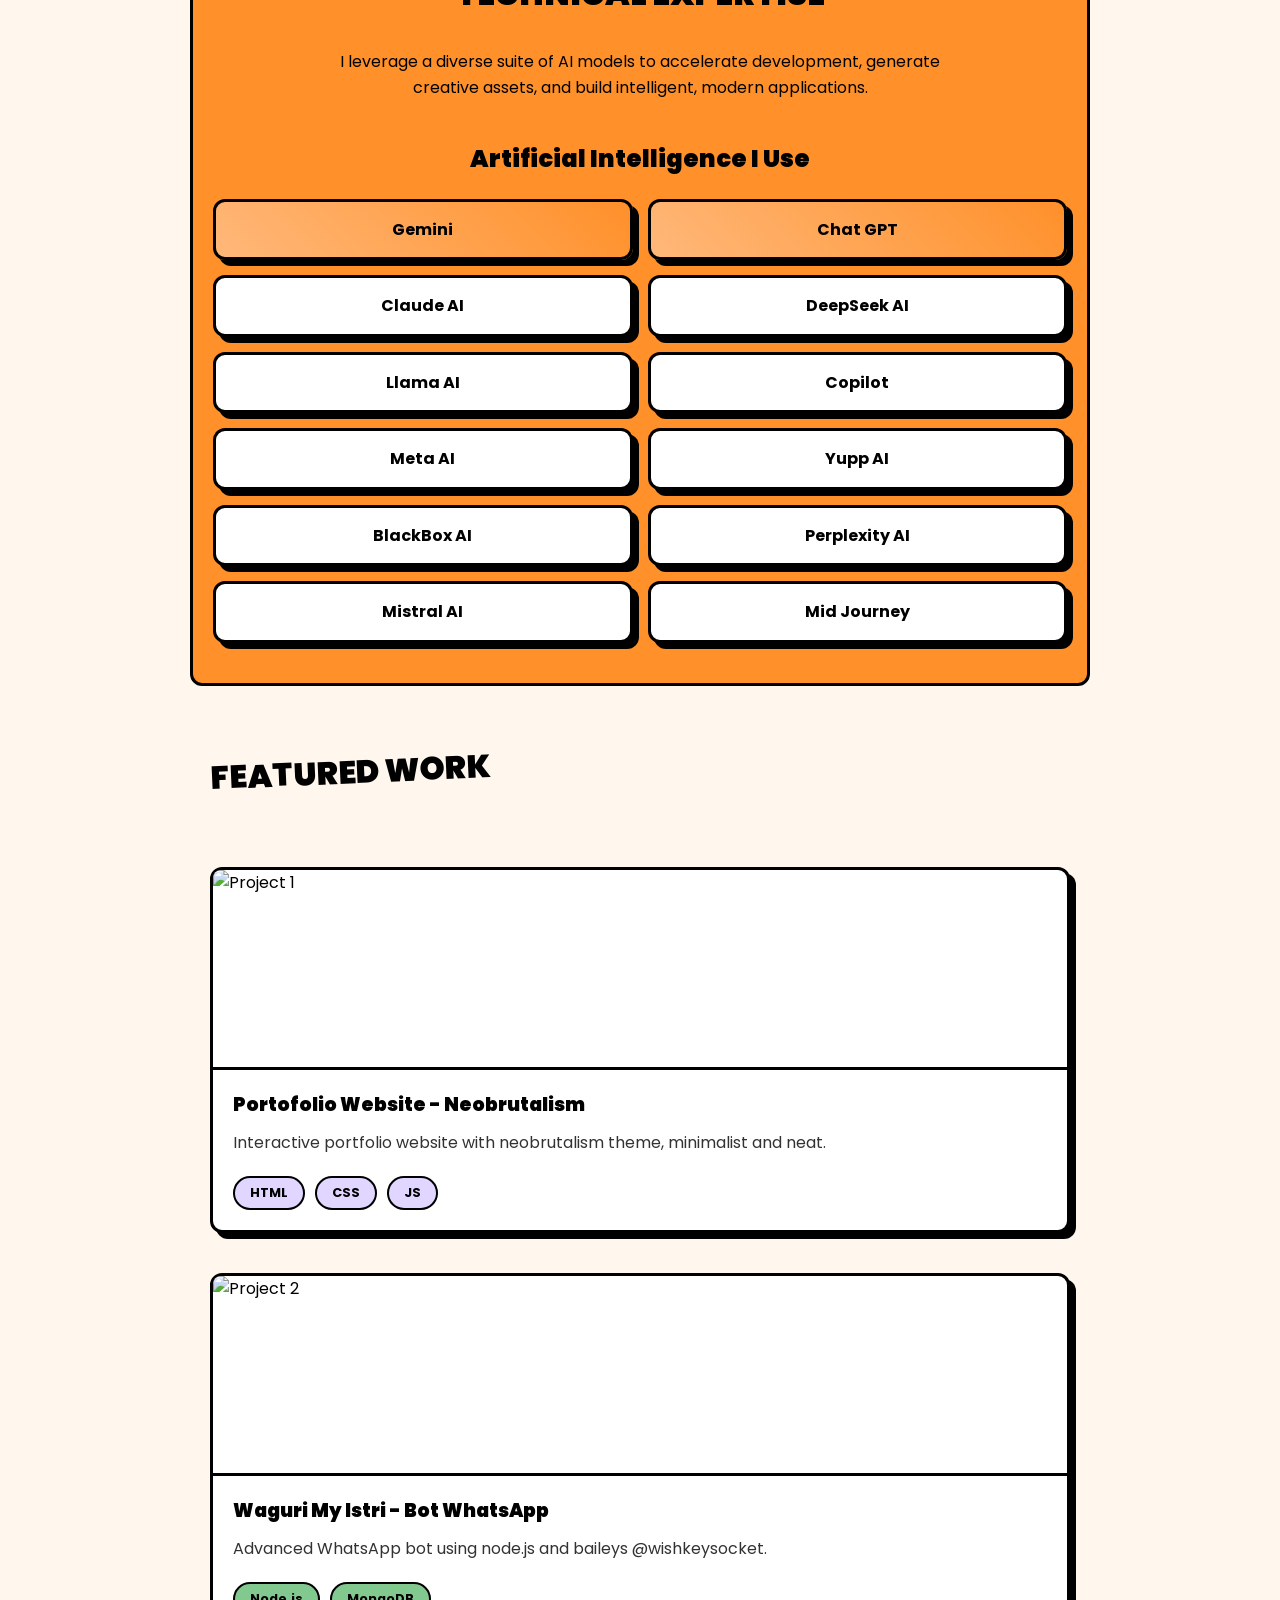
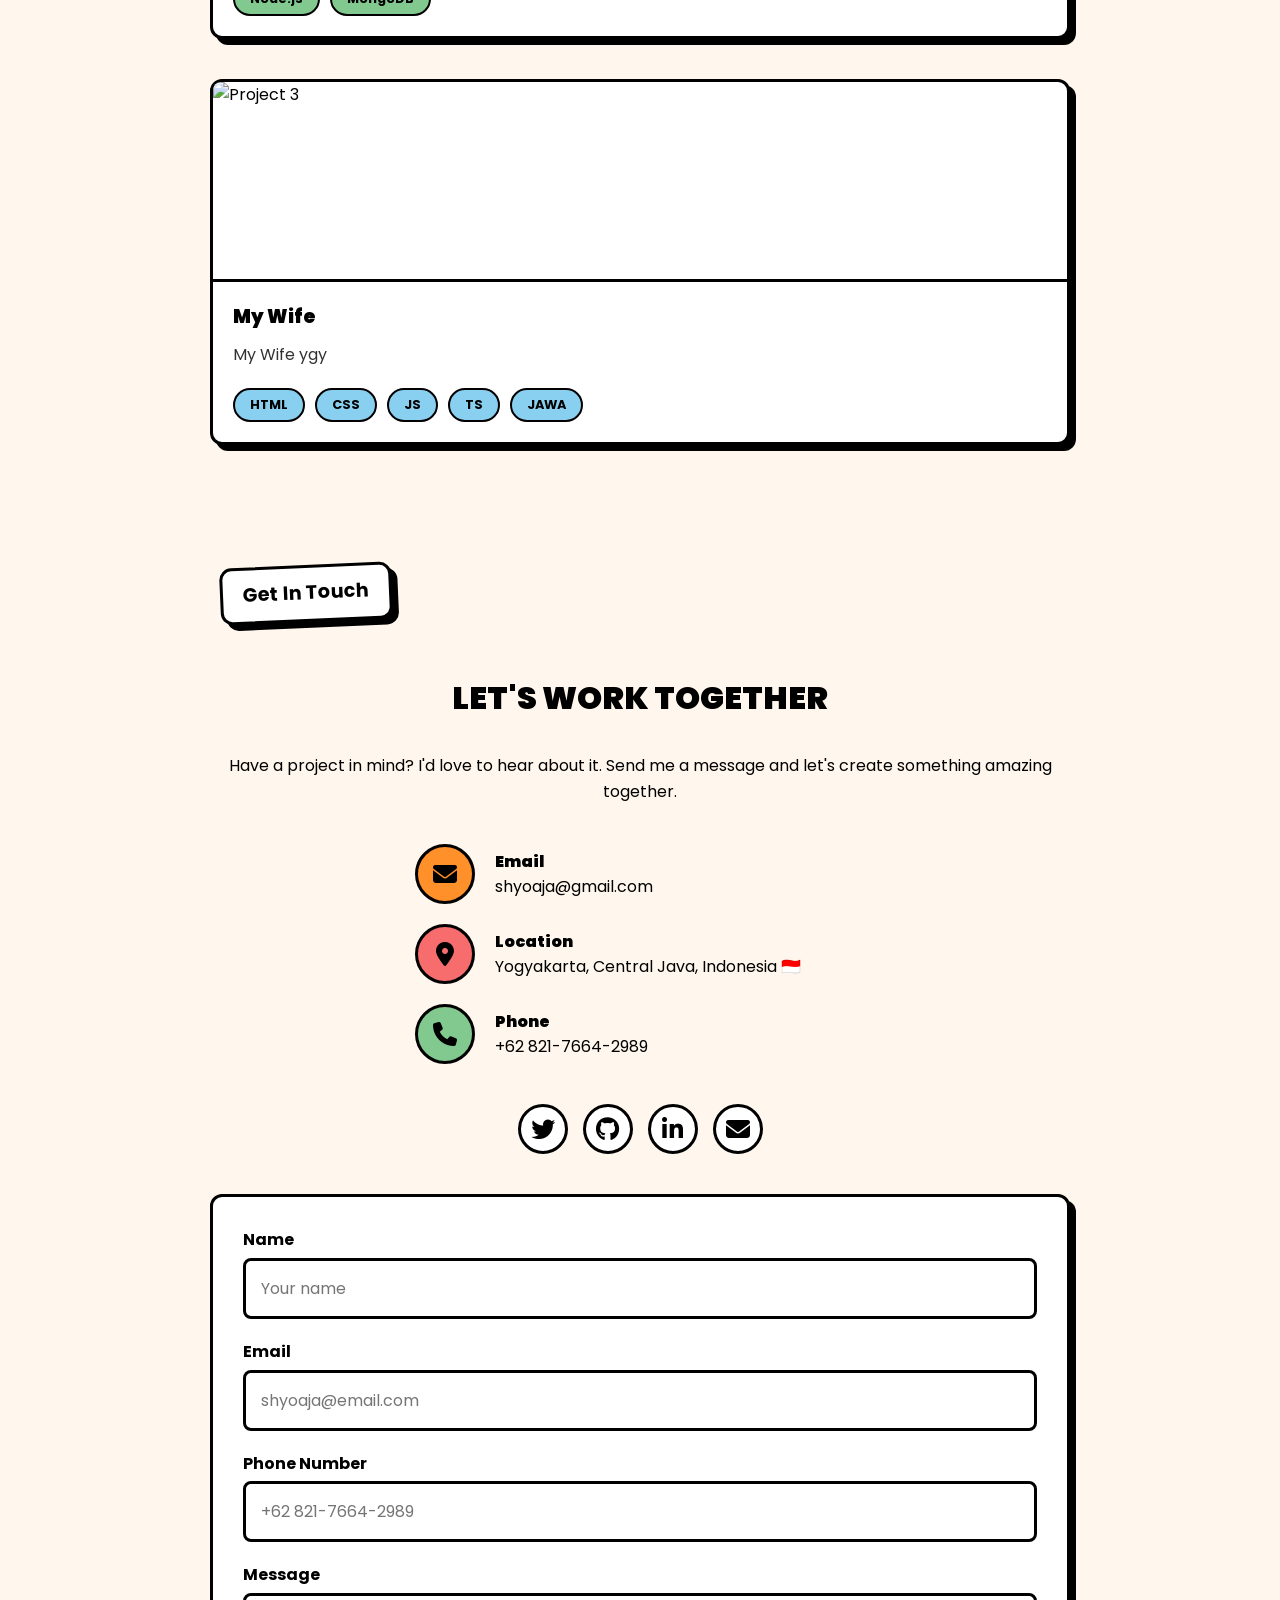
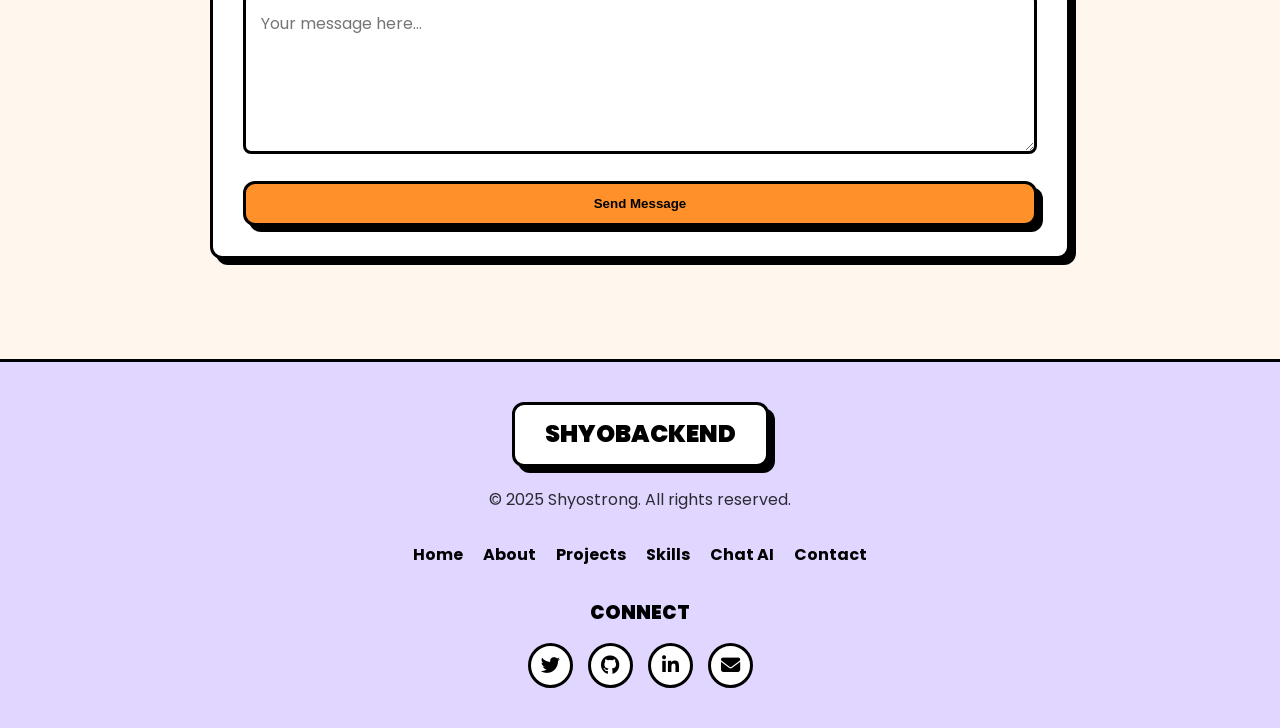
==== commit d65cf2f7: "Update index.html" ====
--- a/index.html
+++ b/index.html
@@ -48,7 +48,7 @@
                     <div class="deco-circle"></div>
                 </div>
                 <h2>MY STORY</h2>
-                <p>Hello! I'm Shyo, a student at SMK Perindutrian. My journey isn't just about traditional coding; it's about the synergy between human creativity and artificial intelligence. As a Prompt Engineer, I specialize in communicating with advanced AI models to generate efficient code, stunning visuals, and innovative solutions. I believe AI is the ultimate creative partner, and I'm passionate about exploring its limits to build amazing things.</p>
+                <p>Hello! I'm Shyo, a student at SMK Perindutrian Yogyakarta. My journey isn't just about traditional coding; it's about the synergy between human creativity and artificial intelligence. As a Prompt Engineer, I specialize in communicating with advanced AI models to generate efficient code, stunning visuals, and innovative solutions. I believe AI is the ultimate creative partner, and I'm passionate about exploring its limits to build amazing things.</p>
                 <div class="stats-container">
                     <div class="stat-item"><div class="stat-icon">4+</div><p>Years Experience<br><span>In AI & Web Dev</span></p></div>
                     <div class="stat-item"><div class="stat-icon">29+</div><p>Projects Completed<br><span>AI-Powered Solutions</span></p></div>
